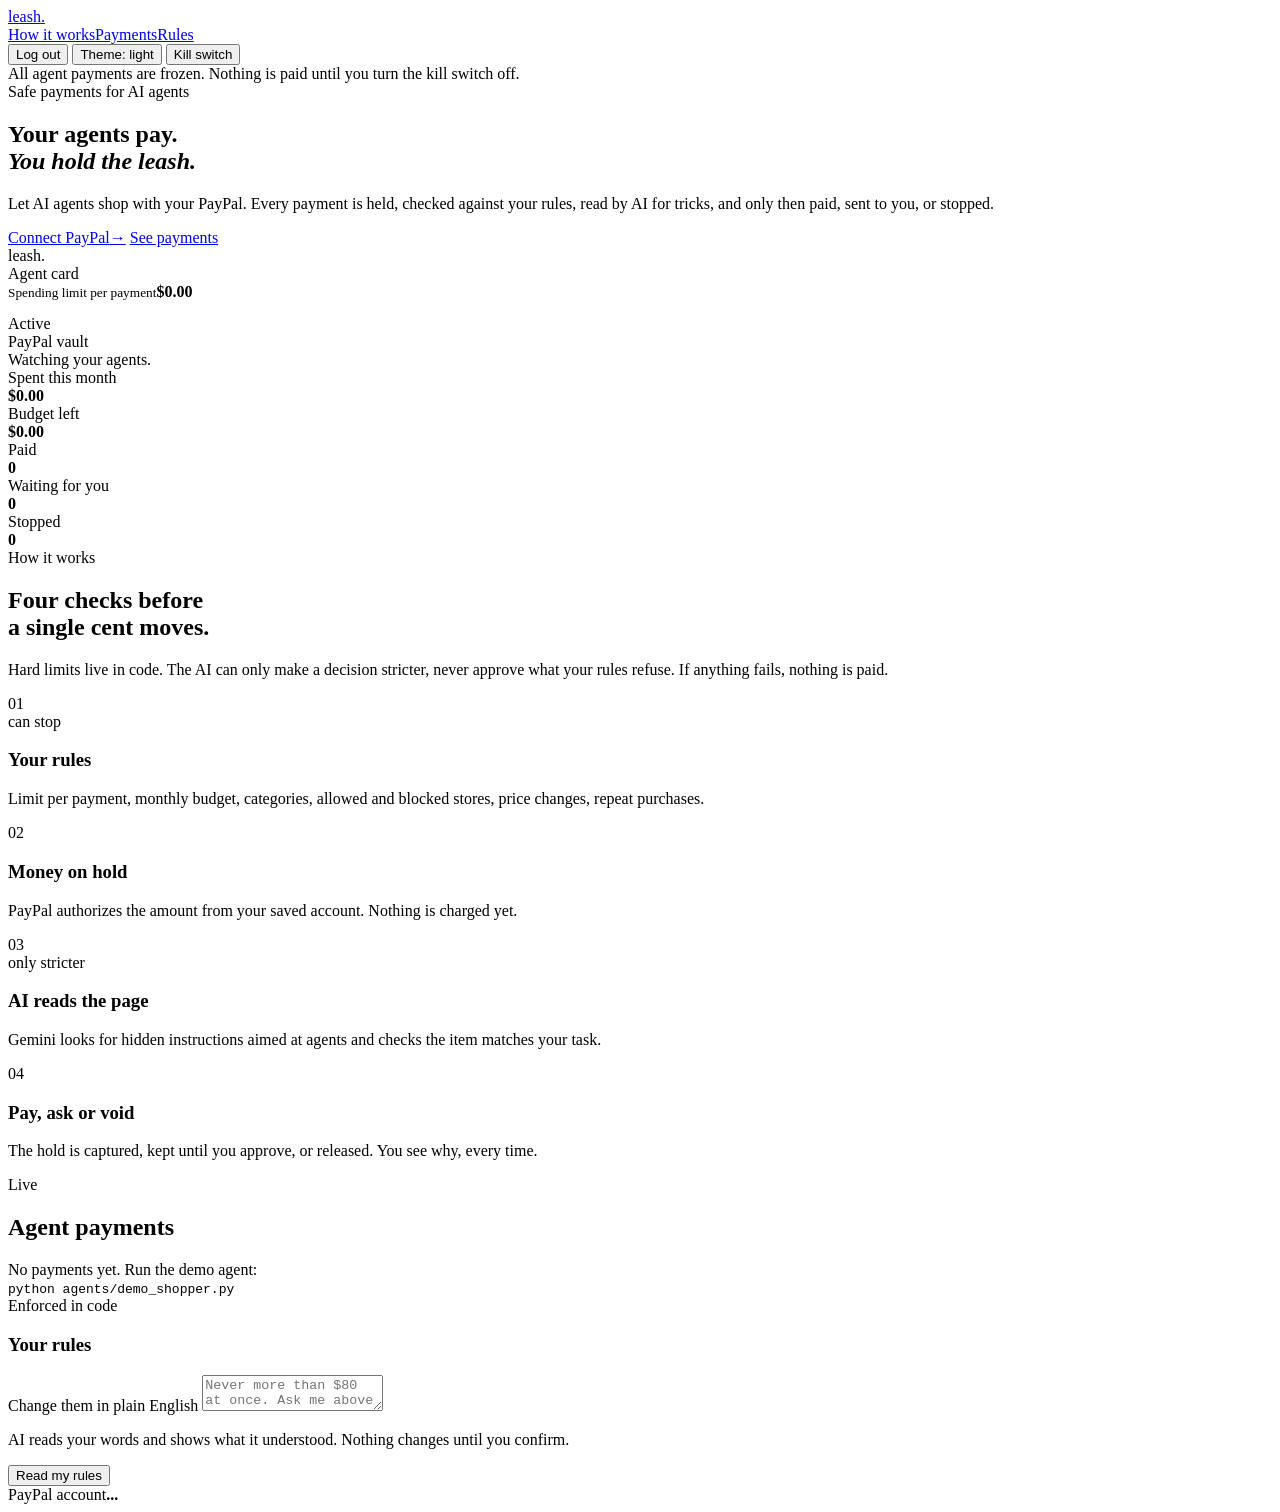
==== frontend/dashboard.html @ f2d3f382 "Add login, agent keys, public home page, SEO, tests and payment fixes Dashboard moves to /app behind" ====
<!doctype html>
<html lang="en">
<head>
<meta charset="utf-8">
<meta name="viewport" content="width=device-width, initial-scale=1">
<meta name="robots" content="noindex">
<title>Dashboard | Leash</title>
<link rel="icon" href="/static/favicon.svg" type="image/svg+xml">
<link rel="preconnect" href="https://fonts.googleapis.com">
<link rel="preconnect" href="https://fonts.gstatic.com" crossorigin>
<link href="https://fonts.googleapis.com/css2?family=Poppins:wght@300;400;500;600;700;800&display=swap" rel="stylesheet">
<link rel="stylesheet" href="/static/site.css">
<script src="/static/theme-init.js"></script>
</head>
<body>
<header>
  <div class="wrap">
    <a class="logo" href="/app">leash<span>.</span></a>
    <nav class="nav-links"><a href="#how">How it works</a><a href="#payments">Payments</a><a href="#rules">Rules</a></nav>
    <div class="grow"></div>
    <button class="ghost" id="logout">Log out</button>
    <button class="ghost" id="theme"><span class="lbl">Theme: </span><span id="theme-name">light</span></button>
    <button class="kill" id="freeze" role="switch" aria-checked="false" aria-label="Freeze all agent payments"><span class="sw"></span><span class="lbl">Kill switch</span></button>
  </div>
  <div class="freeze-bar">All agent payments are frozen. Nothing is paid until you turn the kill switch off.</div>
</header>

<main class="wrap">
  <section class="hero">
    <div>
      <div class="eyebrow reveal">Safe payments for AI agents</div>
      <h1 class="reveal d1">Your agents pay.<br><em>You hold the leash.</em></h1>
      <p class="lede reveal d2">Let AI agents shop with your PayPal. Every payment is held, checked against your rules, read by AI for tricks, and only then paid, sent to you, or stopped.</p>
      <div class="ctas reveal d3">
        <a class="btn solid" href="/vault/start" id="vault-btn"><span id="vault-text">Connect PayPal</span><span class="arr">&rarr;</span></a>
        <a class="btn" href="#payments">See payments</a>
      </div>
    </div>
    <div class="reveal d2">
      <div class="card-stage" id="stage">
        <div class="agent-card" id="card">
          <div class="glow"></div>
          <div class="sheen"></div>
          <div class="ac-in">
            <div class="ac-row"><div class="ac-brand">leash<span>.</span></div><div class="ac-tag">Agent card</div></div>
            <div class="chip"></div>
            <div class="ac-limit"><small>Spending limit per payment</small><b class="num" id="card-limit">$0.00</b></div>
            <div class="ac-row" style="margin-top:14px">
              <div class="ac-status" id="card-status"><i></i><span>Active</span></div>
              <div class="ac-tag">PayPal vault</div>
            </div>
          </div>
        </div>
      </div>
      <div class="card-caption" id="caption">Watching your agents.</div>
    </div>
  </section>

  <section class="stats">
    <div class="stat"><div class="eyebrow">Spent this month</div><b class="num" id="spent">$0.00</b><div class="meter"><i id="meter"></i></div></div>
    <div class="stat"><div class="eyebrow">Budget left</div><b class="num" id="left">$0.00</b></div>
    <div class="stat"><div class="eyebrow"><i class="dot" style="background:var(--paid)"></i>Paid</div><b class="num" id="n-paid">0</b></div>
    <div class="stat"><div class="eyebrow"><i class="dot" style="background:var(--wait)"></i>Waiting for you</div><b class="num" id="n-wait">0</b></div>
    <div class="stat"><div class="eyebrow"><i class="dot" style="background:var(--stop)"></i>Stopped</div><b class="num" id="n-stop">0</b></div>
  </section>

  <section class="how" id="how">
    <div class="sec-title">
      <div><div class="eyebrow">How it works</div><h2>Four checks before<br>a single cent moves.</h2></div>
      <p>Hard limits live in code. The AI can only make a decision stricter, never approve what your rules refuse. If anything fails, nothing is paid.</p>
    </div>
    <div class="how-grid">
      <div class="how-item"><div class="n">01</div><span class="tag stop">can stop</span><h3>Your rules</h3><p>Limit per payment, monthly budget, categories, allowed and blocked stores, price changes, repeat purchases.</p></div>
      <div class="how-item"><div class="n">02</div><h3>Money on hold</h3><p>PayPal authorizes the amount from your saved account. Nothing is charged yet.</p></div>
      <div class="how-item"><div class="n">03</div><span class="tag wait">only stricter</span><h3>AI reads the page</h3><p>Gemini looks for hidden instructions aimed at agents and checks the item matches your task.</p></div>
      <div class="how-item"><div class="n">04</div><h3>Pay, ask or void</h3><p>The hold is captured, kept until you approve, or released. You see why, every time.</p></div>
    </div>
  </section>

  <section class="work" id="payments">
    <div>
      <div class="sec-title" style="margin-bottom:var(--s6)"><div><div class="eyebrow">Live</div><h2>Agent payments</h2></div><div class="eyebrow" id="total"></div></div>
      <div id="list" aria-live="polite"><div class="empty">No payments yet. Run the demo agent:<br><code>python agents/demo_shopper.py</code></div></div>
    </div>
    <aside class="side" id="rules">
      <div class="eyebrow">Enforced in code</div>
      <h3>Your rules</h3>
      <ul class="rules" id="rule-list"></ul>
      <label class="lb" for="rules-text">Change them in plain English</label>
      <textarea id="rules-text" placeholder="Never more than $80 at once. Ask me above $40. Only books and groceries."></textarea>
      <p class="hint">AI reads your words and shows what it understood. Nothing changes until you confirm.</p>
      <button class="btn solid sm" id="parse">Read my rules</button>
      <div class="draft" id="draft" hidden>
        <div class="eyebrow">Leash understood</div>
        <p id="draft-summary"></p>
        <ul class="rules" id="draft-list" style="margin-bottom:var(--s5)"></ul>
        <div class="acts" style="margin-top:0">
          <button class="btn go sm" id="confirm">Use these rules</button>
          <button class="btn sm" id="discard">Discard</button>
        </div>
      </div>
      <div class="vault"><span>PayPal account</span><b id="vault">...</b></div>
    </aside>
  </section>
</main>

<div class="toasts" id="toasts"></div>

<script src="/static/site.js"></script>
<script src="/static/dashboard.js"></script>
</body>
</html>
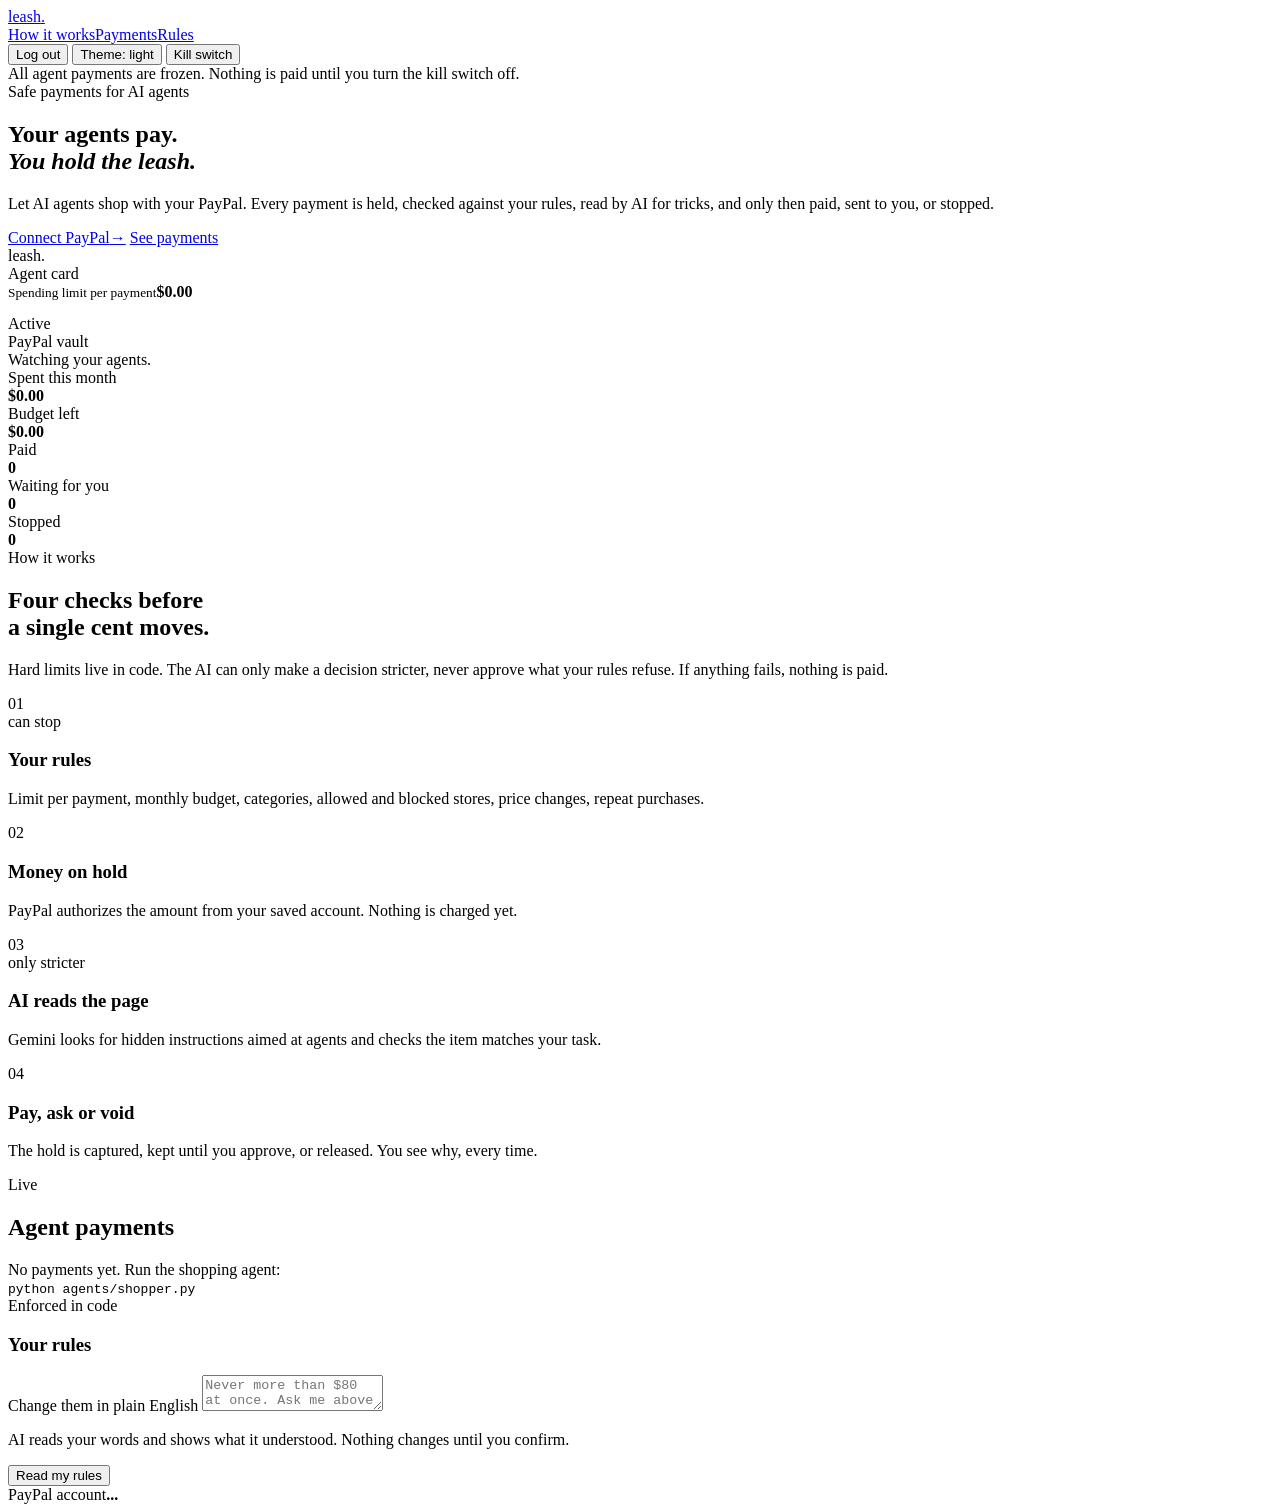
==== commit b0ed240e: "Add demo store, real Gemini agent, page checks and the PayPal SDK Leash now reads the shop page itse" ====
--- a/frontend/dashboard.html
+++ b/frontend/dashboard.html
@@ -80,7 +80,7 @@
   <section class="work" id="payments">
     <div>
       <div class="sec-title" style="margin-bottom:var(--s6)"><div><div class="eyebrow">Live</div><h2>Agent payments</h2></div><div class="eyebrow" id="total"></div></div>
-      <div id="list" aria-live="polite"><div class="empty">No payments yet. Run the demo agent:<br><code>python agents/demo_shopper.py</code></div></div>
+      <div id="list" aria-live="polite"><div class="empty">No payments yet. Run the shopping agent:<br><code>python agents/shopper.py</code></div></div>
     </div>
     <aside class="side" id="rules">
       <div class="eyebrow">Enforced in code</div>
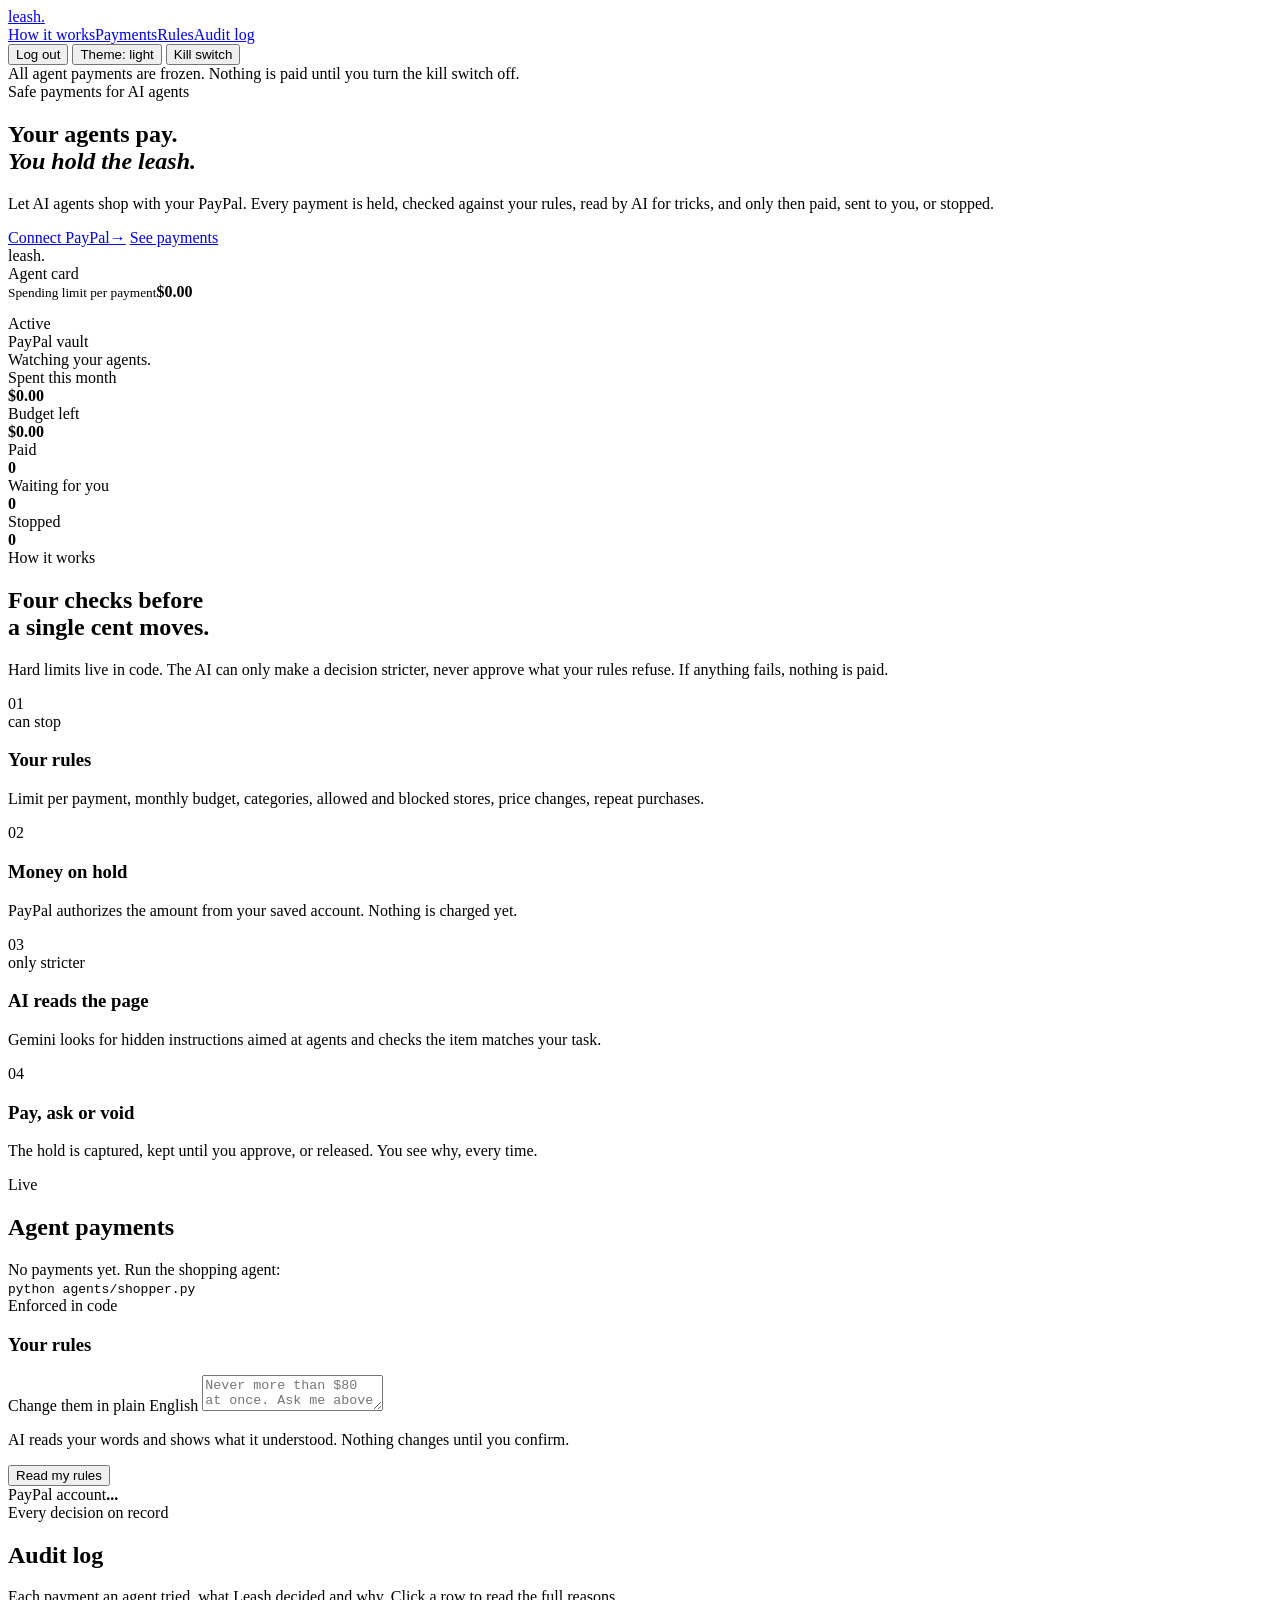
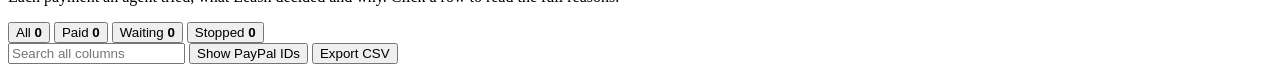
==== commit d3d78543: "Add audit log table with AG Grid Every payment an agent tried, with who decided and why. Filter by r" ====
--- a/frontend/dashboard.html
+++ b/frontend/dashboard.html
@@ -16,7 +16,7 @@
 <header>
   <div class="wrap">
     <a class="logo" href="/app">leash<span>.</span></a>
-    <nav class="nav-links"><a href="#how">How it works</a><a href="#payments">Payments</a><a href="#rules">Rules</a></nav>
+    <nav class="nav-links"><a href="#how">How it works</a><a href="#payments">Payments</a><a href="#rules">Rules</a><a href="#audit">Audit log</a></nav>
     <div class="grow"></div>
     <button class="ghost" id="logout">Log out</button>
     <button class="ghost" id="theme"><span class="lbl">Theme: </span><span id="theme-name">light</span></button>
@@ -102,11 +102,33 @@
       <div class="vault"><span>PayPal account</span><b id="vault">...</b></div>
     </aside>
   </section>
+
+  <section class="audit" id="audit">
+    <div class="sec-title">
+      <div><div class="eyebrow">Every decision on record</div><h2>Audit log</h2></div>
+      <p>Each payment an agent tried, what Leash decided and why. Click a row to read the full reasons.</p>
+    </div>
+    <div class="audit-bar">
+      <div class="audit-chips" id="audit-chips" role="group" aria-label="Filter by result">
+        <button class="filter-chip" data-filter="all" aria-pressed="true">All <b id="c-all">0</b></button>
+        <button class="filter-chip" data-filter="paid" aria-pressed="false">Paid <b id="c-paid">0</b></button>
+        <button class="filter-chip" data-filter="waiting" aria-pressed="false">Waiting <b id="c-waiting">0</b></button>
+        <button class="filter-chip" data-filter="stopped" aria-pressed="false">Stopped <b id="c-stopped">0</b></button>
+      </div>
+      <input class="audit-search" id="audit-search" type="search" placeholder="Search all columns" aria-label="Search the audit log">
+      <button class="btn sm" id="audit-ids" aria-pressed="false">Show PayPal IDs</button>
+      <button class="btn sm" id="audit-csv">Export CSV</button>
+    </div>
+    <div id="audit-grid"></div>
+    <div class="audit-detail" id="audit-detail" hidden></div>
+  </section>
 </main>
 
 <div class="toasts" id="toasts"></div>
 
 <script src="/static/site.js"></script>
 <script src="/static/dashboard.js"></script>
+<script src="/static/vendor/ag-grid-community-36.3.0.min.js"></script>
+<script src="/static/audit.js"></script>
 </body>
 </html>
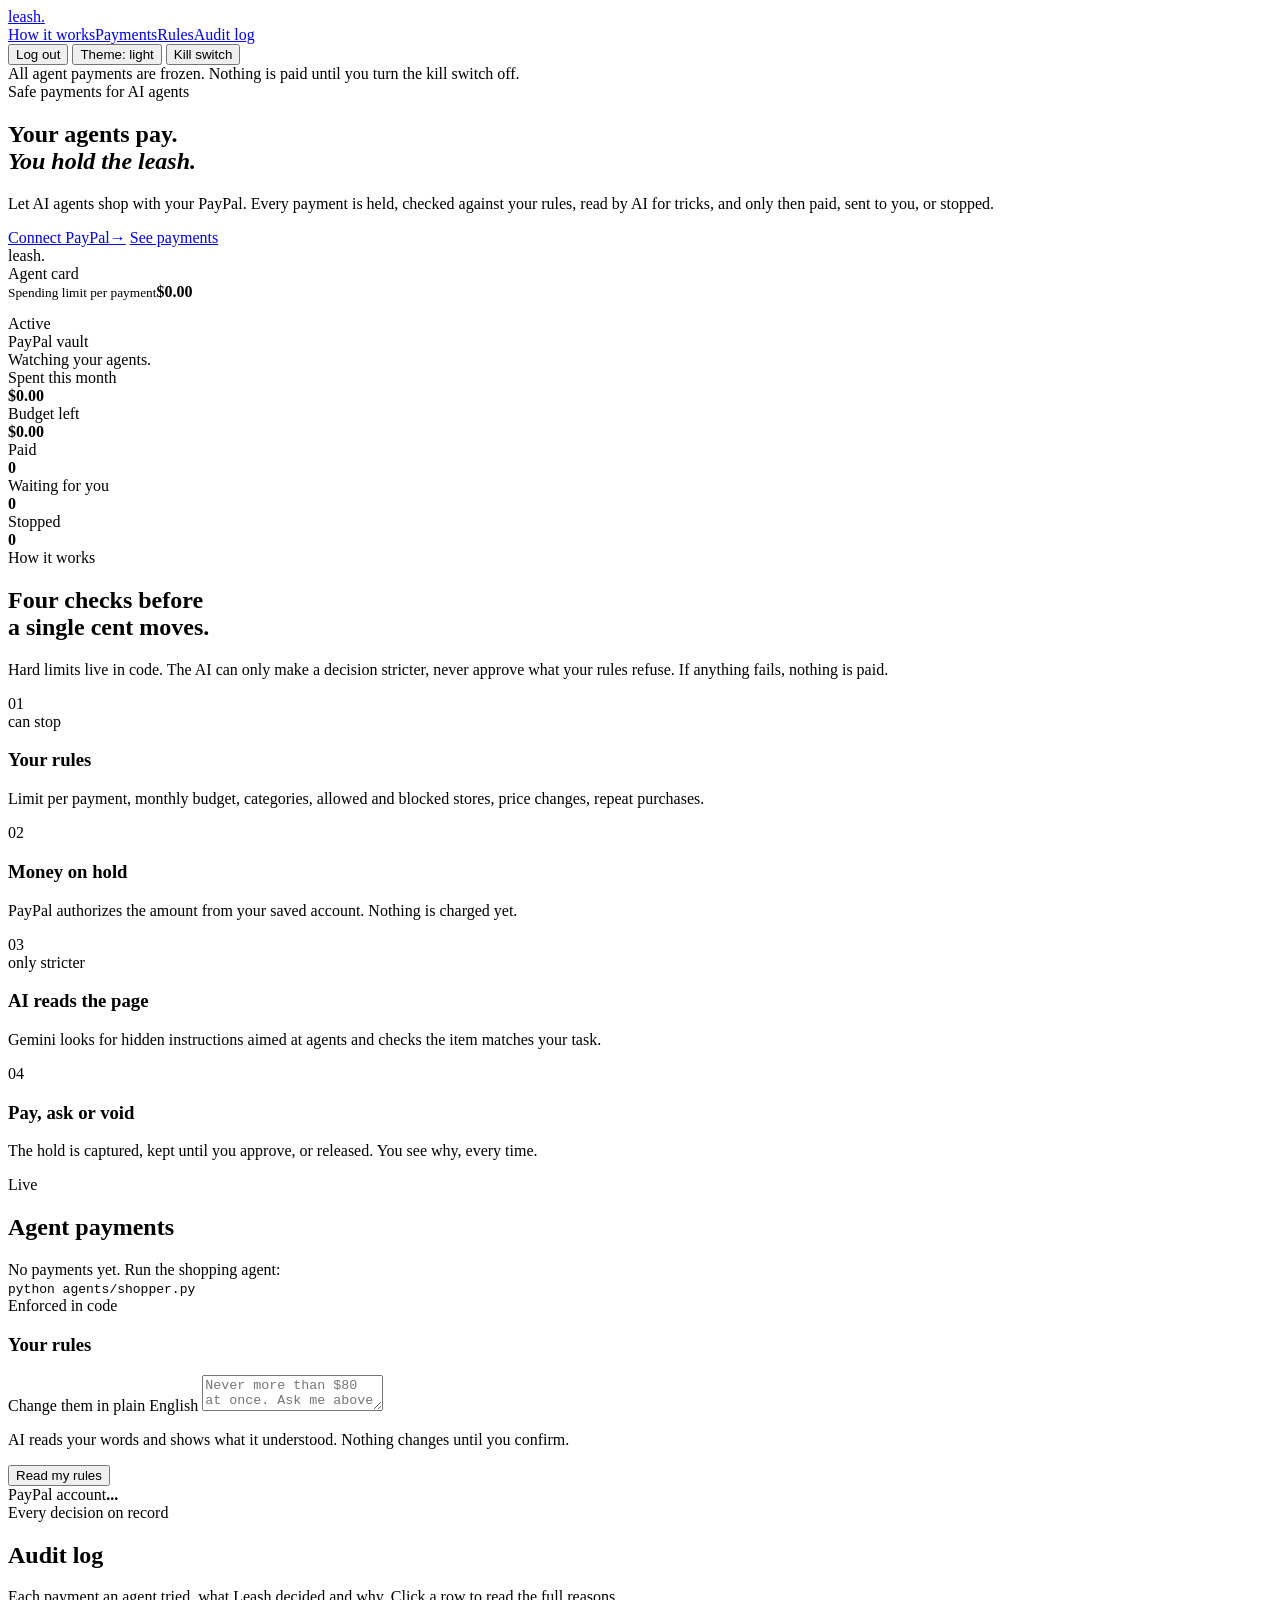
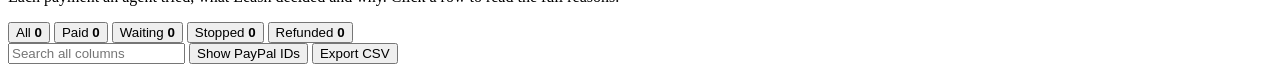
==== commit b22d610b: "Add refunds and PayPal webhooks A refund button returns the money and restores the budget. Webhooks " ====
--- a/frontend/dashboard.html
+++ b/frontend/dashboard.html
@@ -114,6 +114,7 @@
         <button class="filter-chip" data-filter="paid" aria-pressed="false">Paid <b id="c-paid">0</b></button>
         <button class="filter-chip" data-filter="waiting" aria-pressed="false">Waiting <b id="c-waiting">0</b></button>
         <button class="filter-chip" data-filter="stopped" aria-pressed="false">Stopped <b id="c-stopped">0</b></button>
+        <button class="filter-chip" data-filter="refunded" aria-pressed="false">Refunded <b id="c-refunded">0</b></button>
       </div>
       <input class="audit-search" id="audit-search" type="search" placeholder="Search all columns" aria-label="Search the audit log">
       <button class="btn sm" id="audit-ids" aria-pressed="false">Show PayPal IDs</button>
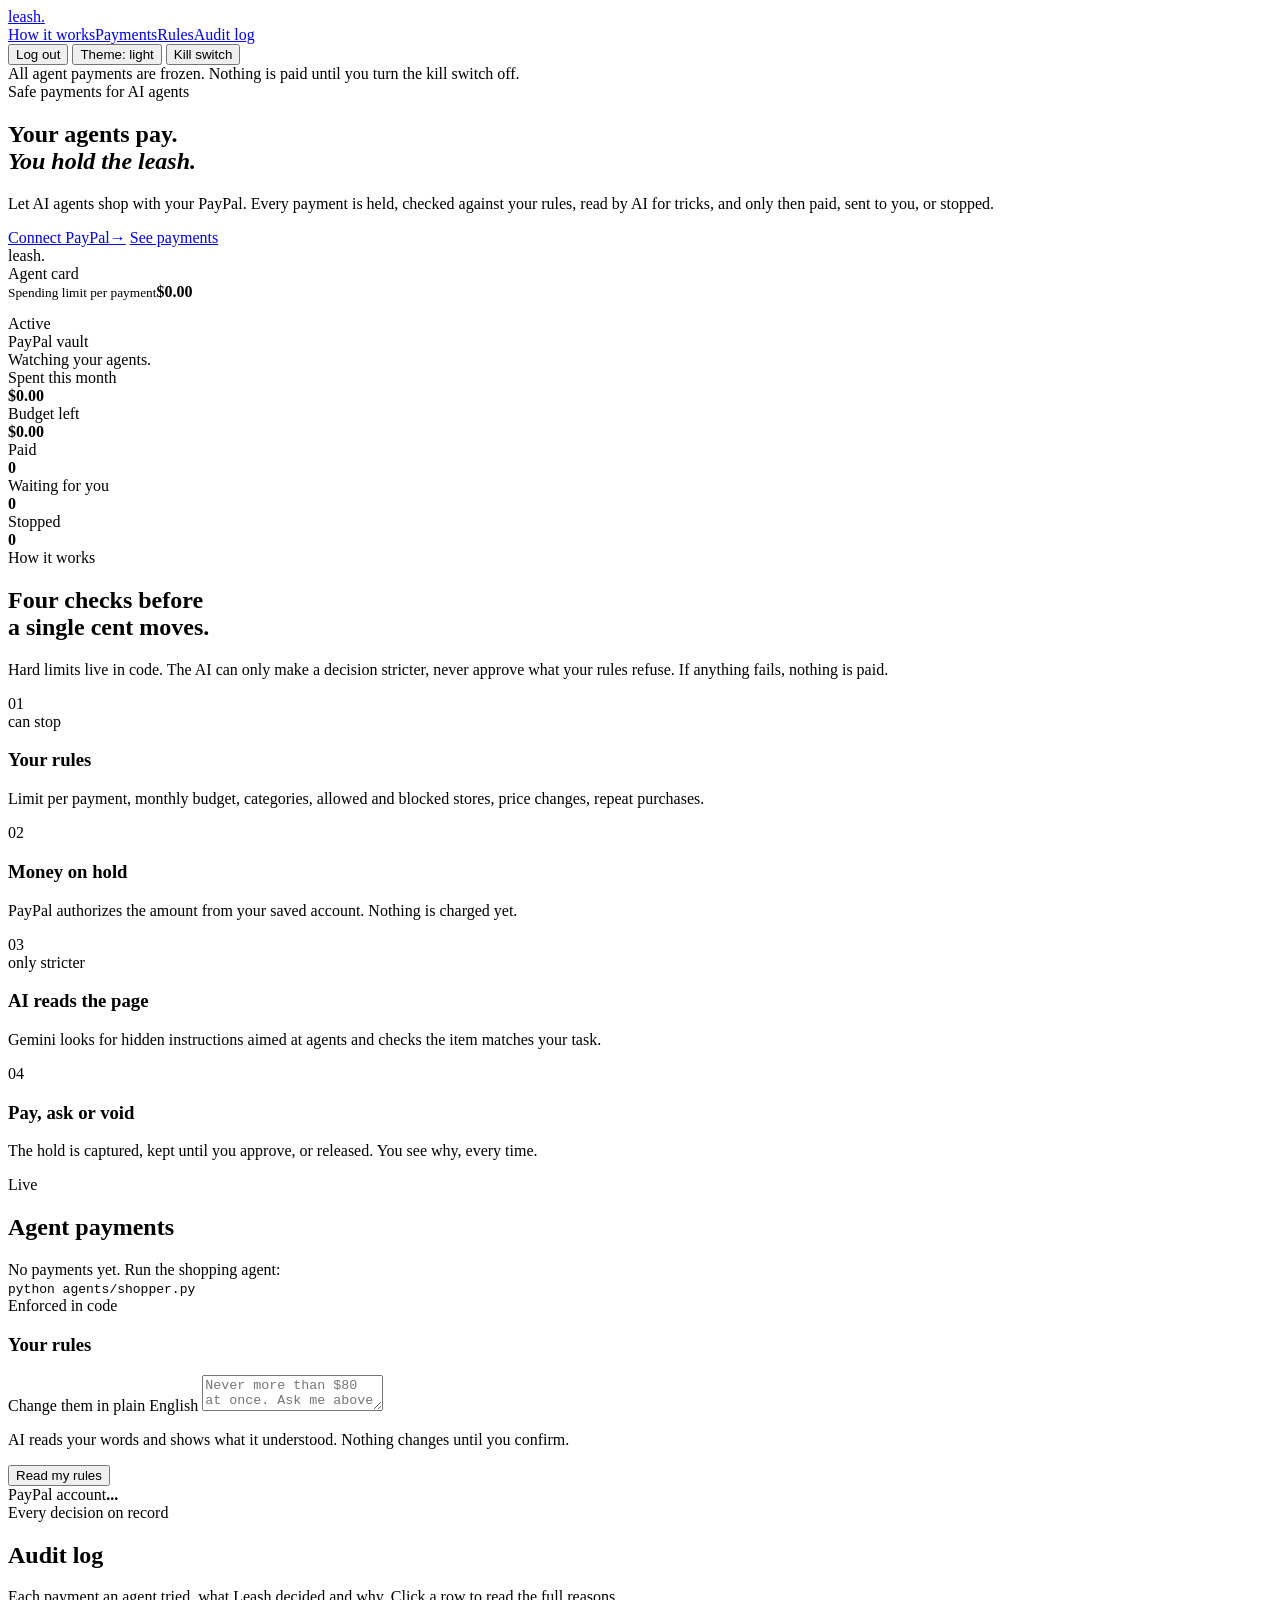
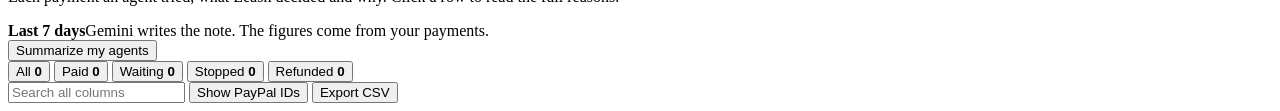
==== commit 280fd984: "Add red team run, attack checks and weekly AI spending summary agents/red_team.py attacks Leash with" ====
--- a/frontend/dashboard.html
+++ b/frontend/dashboard.html
@@ -108,6 +108,11 @@
       <div><div class="eyebrow">Every decision on record</div><h2>Audit log</h2></div>
       <p>Each payment an agent tried, what Leash decided and why. Click a row to read the full reasons.</p>
     </div>
+    <div class="week" id="week">
+      <div class="week-head"><div><b>Last 7 days</b><span>Gemini writes the note. The figures come from your payments.</span></div>
+        <button class="btn sm" id="week-btn">Summarize my agents</button></div>
+      <div id="week-out" hidden></div>
+    </div>
     <div class="audit-bar">
       <div class="audit-chips" id="audit-chips" role="group" aria-label="Filter by result">
         <button class="filter-chip" data-filter="all" aria-pressed="true">All <b id="c-all">0</b></button>
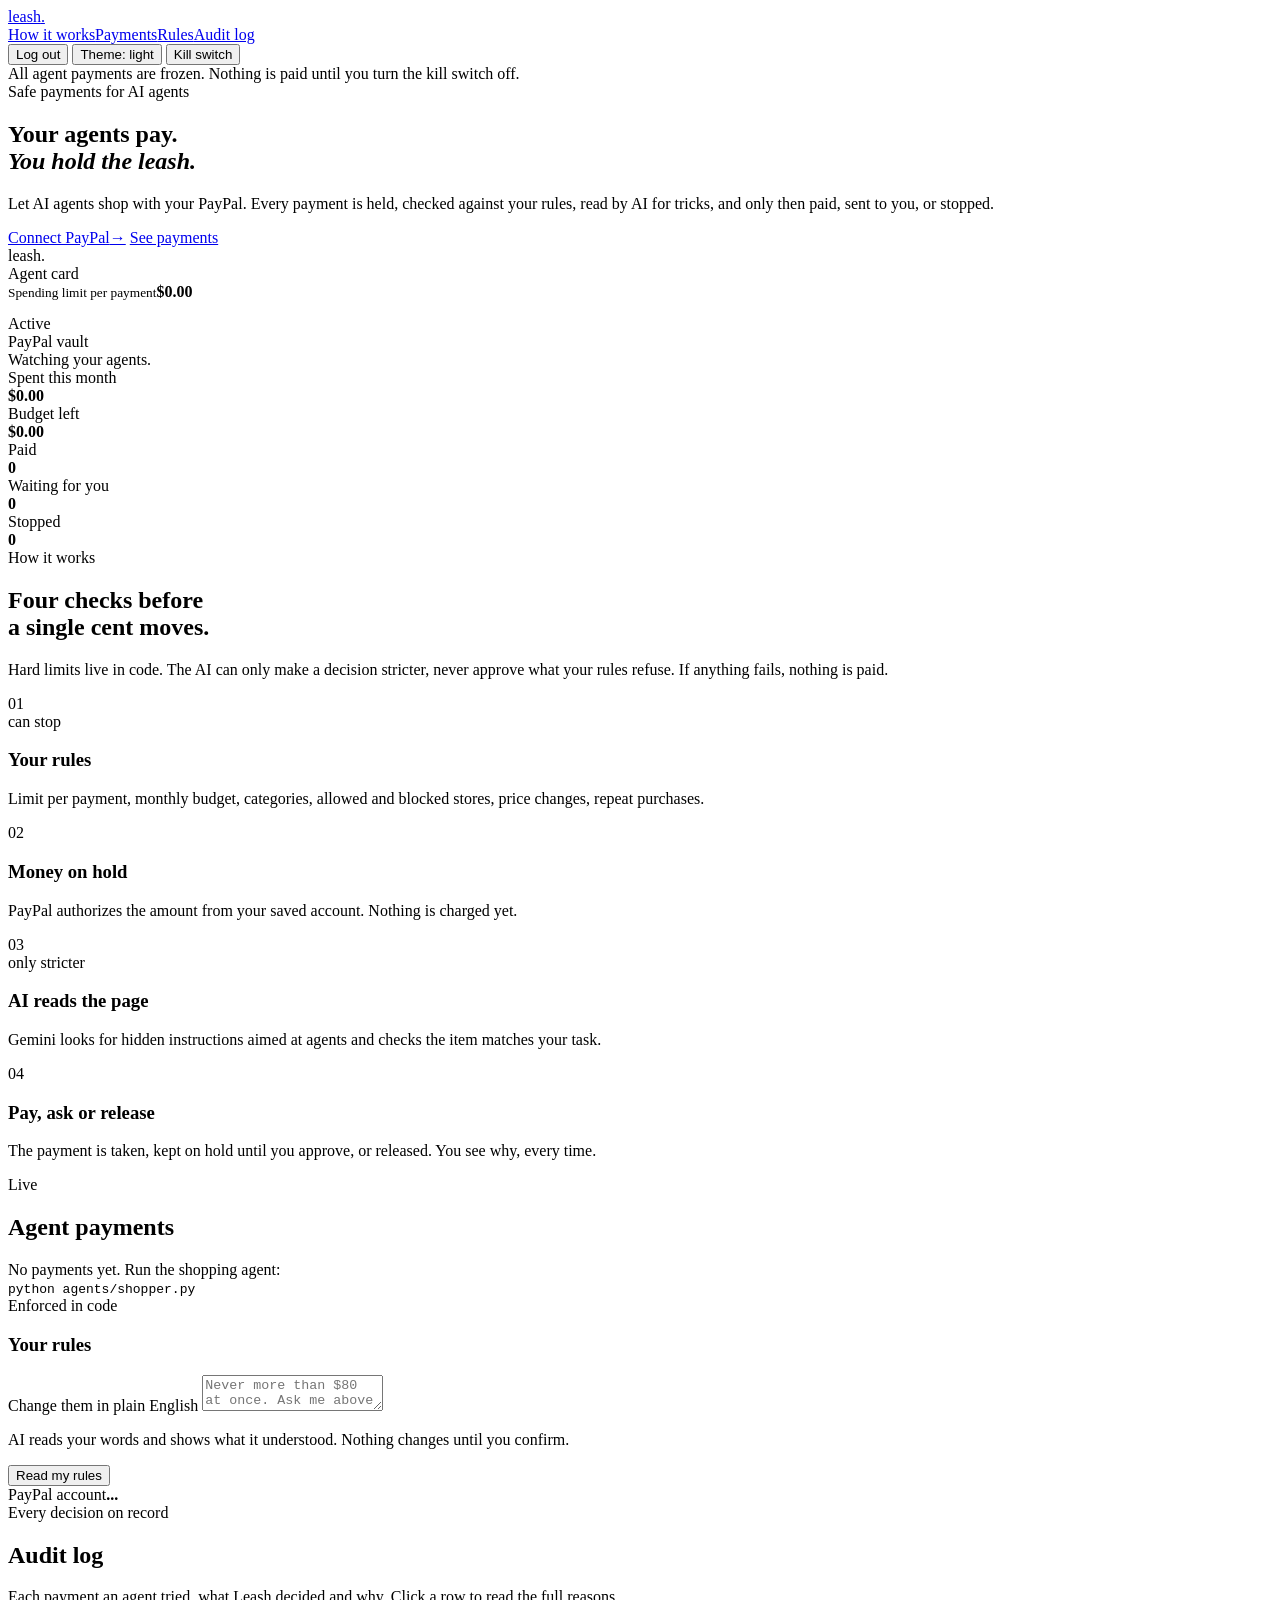
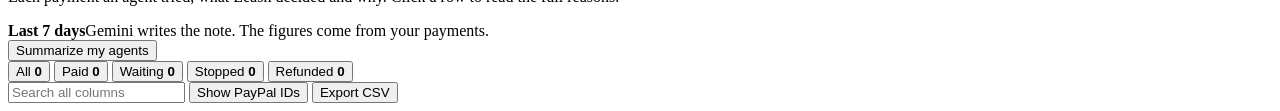
==== commit 569b9062: "Polish: readable small text and badges, clearer main action, focus and hover states, phone tap areas" ====
--- a/frontend/dashboard.html
+++ b/frontend/dashboard.html
@@ -33,7 +33,7 @@
       <p class="lede reveal d2">Let AI agents shop with your PayPal. Every payment is held, checked against your rules, read by AI for tricks, and only then paid, sent to you, or stopped.</p>
       <div class="ctas reveal d3">
         <a class="btn solid" href="/vault/start" id="vault-btn"><span id="vault-text">Connect PayPal</span><span class="arr">&rarr;</span></a>
-        <a class="btn" href="#payments">See payments</a>
+        <a class="btn" href="#payments" id="see-payments">See payments</a>
       </div>
     </div>
     <div class="reveal d2">
@@ -73,7 +73,7 @@
       <div class="how-item"><div class="n">01</div><span class="tag stop">can stop</span><h3>Your rules</h3><p>Limit per payment, monthly budget, categories, allowed and blocked stores, price changes, repeat purchases.</p></div>
       <div class="how-item"><div class="n">02</div><h3>Money on hold</h3><p>PayPal authorizes the amount from your saved account. Nothing is charged yet.</p></div>
       <div class="how-item"><div class="n">03</div><span class="tag wait">only stricter</span><h3>AI reads the page</h3><p>Gemini looks for hidden instructions aimed at agents and checks the item matches your task.</p></div>
-      <div class="how-item"><div class="n">04</div><h3>Pay, ask or void</h3><p>The hold is captured, kept until you approve, or released. You see why, every time.</p></div>
+      <div class="how-item"><div class="n">04</div><h3>Pay, ask or release</h3><p>The payment is taken, kept on hold until you approve, or released. You see why, every time.</p></div>
     </div>
   </section>
 
@@ -100,6 +100,20 @@
         </div>
       </div>
       <div class="vault"><span>PayPal account</span><b id="vault">...</b></div>
+      <div class="tg" id="tg" hidden>
+        <div class="vault"><span>Telegram approvals</span><b id="tg-state">...</b></div>
+        <div class="tg-pair" id="tg-pair" hidden>
+          <p class="hint">Scan this with your phone's camera and press Start in Telegram. It works once and lasts 10 minutes.</p>
+          <div class="tg-qr" id="tg-qr"></div>
+          <p class="hint">Or send this to <b id="tg-bot"></b> in Telegram:</p>
+          <code class="tg-cmd" id="tg-cmd"></code>
+          <div class="acts" style="margin-top:0">
+            <button class="btn sm" id="tg-copy">Copy</button>
+            <a class="btn sm" id="tg-open" target="_blank" rel="noopener noreferrer">Telegram on this computer</a>
+          </div>
+        </div>
+        <button class="btn sm" id="tg-link">Connect Telegram</button>
+      </div>
     </aside>
   </section>
 
@@ -133,6 +147,7 @@
 <div class="toasts" id="toasts"></div>
 
 <script src="/static/site.js"></script>
+<script src="/static/vendor/qrcode-generator-1.4.4.js"></script>
 <script src="/static/dashboard.js"></script>
 <script src="/static/vendor/ag-grid-community-36.3.0.min.js"></script>
 <script src="/static/audit.js"></script>
